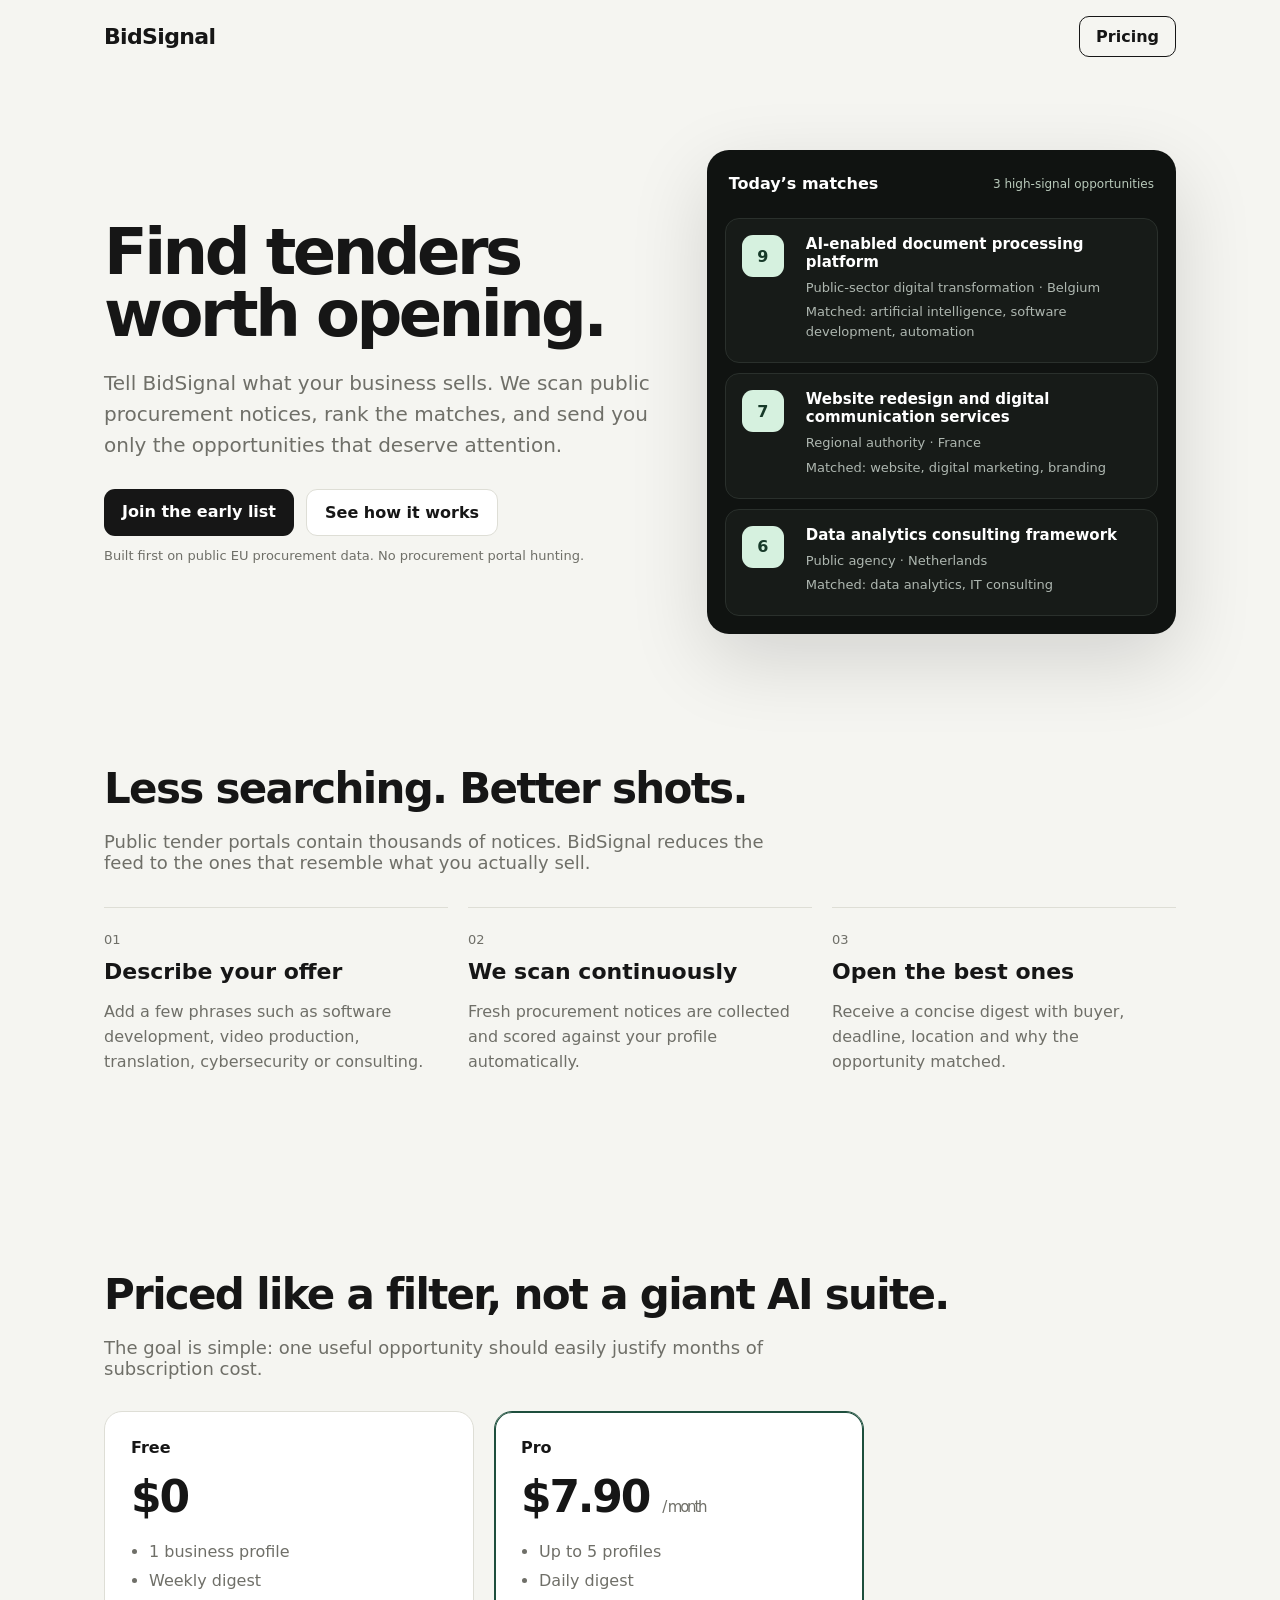
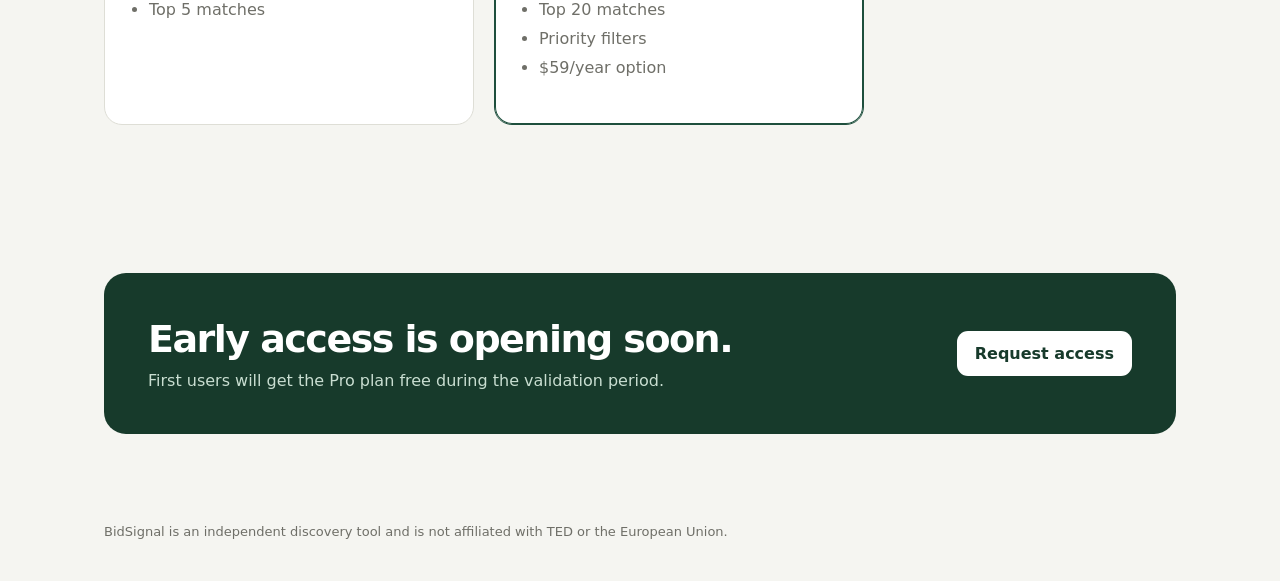
==== projects/bidsignal/site/index.html @ 56b64fc1 "Add BidSignal landing page" ====
<!doctype html>
<html lang="en">
<head>
<meta charset="utf-8"><meta name="viewport" content="width=device-width,initial-scale=1">
<title>BidSignal — Find public tenders worth opening</title>
<meta name="description" content="BidSignal scans public procurement notices and sends small businesses only the tenders that match what they sell.">
<style>
:root{--bg:#f5f5f1;--ink:#161616;--muted:#6f6f68;--line:#deded6;--card:#fff;--accent:#1e4f3d}*{box-sizing:border-box}body{margin:0;background:var(--bg);color:var(--ink);font-family:Inter,ui-sans-serif,system-ui,-apple-system,BlinkMacSystemFont,"Segoe UI",sans-serif}a{color:inherit}.wrap{max-width:1120px;margin:auto;padding:0 24px}nav{height:72px;display:flex;align-items:center;justify-content:space-between}.brand{font-weight:800;letter-spacing:-.03em;font-size:22px}.navcta{padding:10px 16px;border:1px solid var(--ink);border-radius:10px;text-decoration:none;font-weight:650}.hero{padding:78px 0 52px;display:grid;grid-template-columns:1.08fr .92fr;gap:52px;align-items:center}.hero h1{font-size:64px;line-height:.98;letter-spacing:-.055em;margin:0 0 22px;max-width:760px}.hero p{font-size:20px;line-height:1.55;color:var(--muted);max-width:650px;margin:0 0 28px}.actions{display:flex;gap:12px;flex-wrap:wrap}.primary,.secondary{display:inline-block;padding:13px 18px;border-radius:11px;text-decoration:none;font-weight:700}.primary{background:var(--ink);color:#fff}.secondary{border:1px solid var(--line);background:#fff}.note{font-size:13px;color:var(--muted);margin-top:12px}.demo{background:#101311;border-radius:22px;padding:18px;color:#fff;box-shadow:0 26px 80px rgba(0,0,0,.14)}.demohead{display:flex;justify-content:space-between;align-items:center;padding:6px 4px 15px}.status{font-size:12px;color:#b9cabb}.match{background:#171b18;border:1px solid #2a302c;border-radius:14px;padding:16px;margin-top:10px;display:grid;grid-template-columns:50px 1fr;gap:14px}.score{width:42px;height:42px;display:grid;place-items:center;border-radius:11px;background:#d6f1df;color:#173a29;font-weight:800}.match h3{font-size:15px;margin:0 0 7px}.match p{font-size:13px;margin:4px 0;color:#aeb7b0}.section{padding:78px 0}.section h2{font-size:42px;letter-spacing:-.04em;margin:0 0 14px}.lead{color:var(--muted);font-size:18px;max-width:700px}.steps{display:grid;grid-template-columns:repeat(3,1fr);gap:20px;margin-top:34px}.step{padding:24px 0;border-top:1px solid var(--line)}.num{font-size:13px;color:var(--muted)}.step h3{font-size:22px;margin:12px 0 9px}.step p{color:var(--muted);line-height:1.55}.pricing{display:grid;grid-template-columns:1fr 1fr;gap:20px;margin-top:32px;max-width:760px}.plan{background:var(--card);border:1px solid var(--line);border-radius:18px;padding:26px}.plan.pro{border-color:#1e4f3d;box-shadow:inset 0 0 0 1px #1e4f3d}.price{font-size:44px;font-weight:800;letter-spacing:-.05em;margin:14px 0}.price span{font-size:15px;color:var(--muted);font-weight:500}.plan ul{padding-left:18px;color:var(--muted);line-height:1.8}.signup{margin:70px 0 90px;padding:44px;border-radius:22px;background:#173a2b;color:#fff;display:grid;grid-template-columns:1fr auto;gap:24px;align-items:center}.signup h2{font-size:38px;letter-spacing:-.04em;margin:0 0 10px}.signup p{margin:0;color:#c9ded1}.signup a{background:#fff;color:#173a2b;text-decoration:none;padding:13px 18px;border-radius:11px;font-weight:800}footer{padding:0 0 42px;color:var(--muted);font-size:13px}@media(max-width:820px){.hero{grid-template-columns:1fr;padding-top:42px}.hero h1{font-size:48px}.steps,.pricing{grid-template-columns:1fr}.signup{grid-template-columns:1fr}.section{padding:56px 0}}
</style>
</head>
<body>
<div class="wrap">
<nav><div class="brand">BidSignal</div><a class="navcta" href="#pricing">Pricing</a></nav>
<section class="hero">
<div>
<h1>Find tenders worth opening.</h1>
<p>Tell BidSignal what your business sells. We scan public procurement notices, rank the matches, and send you only the opportunities that deserve attention.</p>
<div class="actions"><a class="primary" href="#early">Join the early list</a><a class="secondary" href="#how">See how it works</a></div>
<div class="note">Built first on public EU procurement data. No procurement portal hunting.</div>
</div>
<div class="demo">
<div class="demohead"><strong>Today’s matches</strong><span class="status">3 high-signal opportunities</span></div>
<div class="match"><div class="score">9</div><div><h3>AI-enabled document processing platform</h3><p>Public-sector digital transformation · Belgium</p><p>Matched: artificial intelligence, software development, automation</p></div></div>
<div class="match"><div class="score">7</div><div><h3>Website redesign and digital communication services</h3><p>Regional authority · France</p><p>Matched: website, digital marketing, branding</p></div></div>
<div class="match"><div class="score">6</div><div><h3>Data analytics consulting framework</h3><p>Public agency · Netherlands</p><p>Matched: data analytics, IT consulting</p></div></div>
</div>
</section>
<section id="how" class="section"><h2>Less searching. Better shots.</h2><p class="lead">Public tender portals contain thousands of notices. BidSignal reduces the feed to the ones that resemble what you actually sell.</p><div class="steps"><div class="step"><div class="num">01</div><h3>Describe your offer</h3><p>Add a few phrases such as software development, video production, translation, cybersecurity or consulting.</p></div><div class="step"><div class="num">02</div><h3>We scan continuously</h3><p>Fresh procurement notices are collected and scored against your profile automatically.</p></div><div class="step"><div class="num">03</div><h3>Open the best ones</h3><p>Receive a concise digest with buyer, deadline, location and why the opportunity matched.</p></div></div></section>
<section id="pricing" class="section"><h2>Priced like a filter, not a giant AI suite.</h2><p class="lead">The goal is simple: one useful opportunity should easily justify months of subscription cost.</p><div class="pricing"><div class="plan"><strong>Free</strong><div class="price">$0</div><ul><li>1 business profile</li><li>Weekly digest</li><li>Top 5 matches</li></ul></div><div class="plan pro"><strong>Pro</strong><div class="price">$7.90 <span>/ month</span></div><ul><li>Up to 5 profiles</li><li>Daily digest</li><li>Top 20 matches</li><li>Priority filters</li><li>$59/year option</li></ul></div></div></section>
<section id="early" class="signup"><div><h2>Early access is opening soon.</h2><p>First users will get the Pro plan free during the validation period.</p></div><a href="mailto:bidsignal.early@gmail.com?subject=BidSignal%20early%20access">Request access</a></section>
<footer>BidSignal is an independent discovery tool and is not affiliated with TED or the European Union.</footer>
</div>
</body></html>
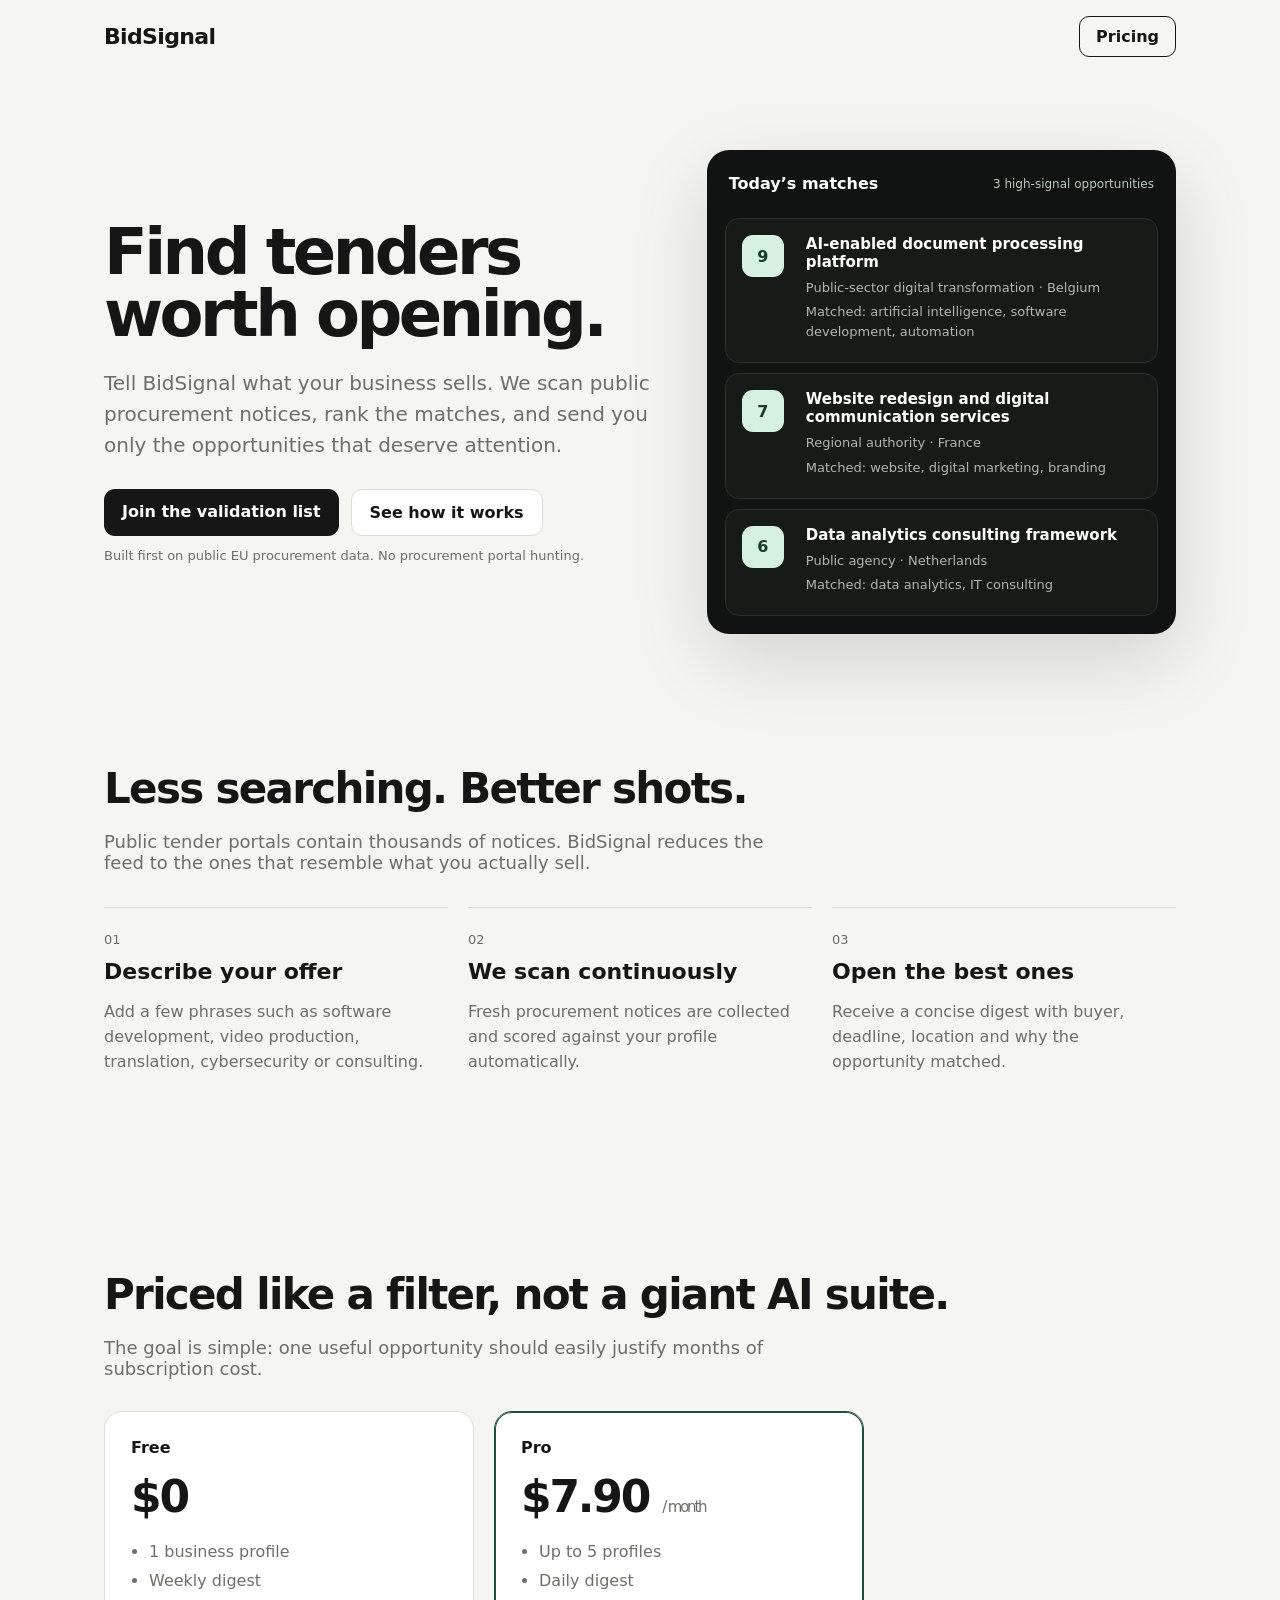
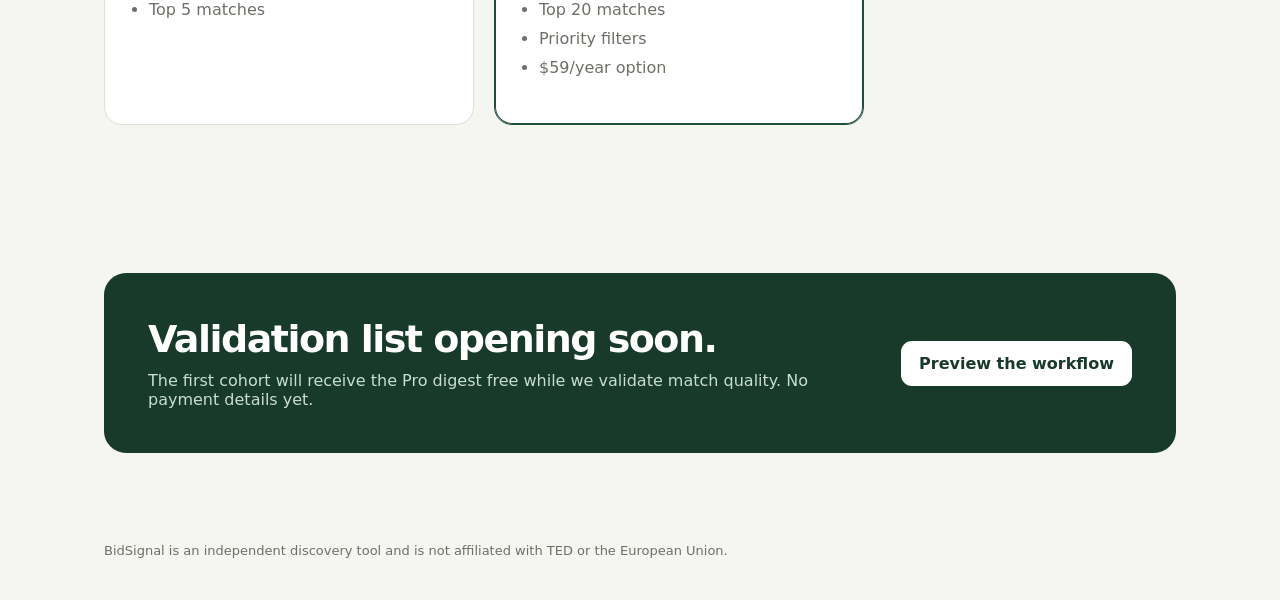
==== commit 155369fd: "Remove placeholder email from BidSignal landing page" ====
--- a/projects/bidsignal/site/index.html
+++ b/projects/bidsignal/site/index.html
@@ -15,7 +15,7 @@
 <div>
 <h1>Find tenders worth opening.</h1>
 <p>Tell BidSignal what your business sells. We scan public procurement notices, rank the matches, and send you only the opportunities that deserve attention.</p>
-<div class="actions"><a class="primary" href="#early">Join the early list</a><a class="secondary" href="#how">See how it works</a></div>
+<div class="actions"><a class="primary" href="#early">Join the validation list</a><a class="secondary" href="#how">See how it works</a></div>
 <div class="note">Built first on public EU procurement data. No procurement portal hunting.</div>
 </div>
 <div class="demo">
@@ -27,7 +27,7 @@
 </section>
 <section id="how" class="section"><h2>Less searching. Better shots.</h2><p class="lead">Public tender portals contain thousands of notices. BidSignal reduces the feed to the ones that resemble what you actually sell.</p><div class="steps"><div class="step"><div class="num">01</div><h3>Describe your offer</h3><p>Add a few phrases such as software development, video production, translation, cybersecurity or consulting.</p></div><div class="step"><div class="num">02</div><h3>We scan continuously</h3><p>Fresh procurement notices are collected and scored against your profile automatically.</p></div><div class="step"><div class="num">03</div><h3>Open the best ones</h3><p>Receive a concise digest with buyer, deadline, location and why the opportunity matched.</p></div></div></section>
 <section id="pricing" class="section"><h2>Priced like a filter, not a giant AI suite.</h2><p class="lead">The goal is simple: one useful opportunity should easily justify months of subscription cost.</p><div class="pricing"><div class="plan"><strong>Free</strong><div class="price">$0</div><ul><li>1 business profile</li><li>Weekly digest</li><li>Top 5 matches</li></ul></div><div class="plan pro"><strong>Pro</strong><div class="price">$7.90 <span>/ month</span></div><ul><li>Up to 5 profiles</li><li>Daily digest</li><li>Top 20 matches</li><li>Priority filters</li><li>$59/year option</li></ul></div></div></section>
-<section id="early" class="signup"><div><h2>Early access is opening soon.</h2><p>First users will get the Pro plan free during the validation period.</p></div><a href="mailto:bidsignal.early@gmail.com?subject=BidSignal%20early%20access">Request access</a></section>
+<section id="early" class="signup"><div><h2>Validation list opening soon.</h2><p>The first cohort will receive the Pro digest free while we validate match quality. No payment details yet.</p></div><a href="#how">Preview the workflow</a></section>
 <footer>BidSignal is an independent discovery tool and is not affiliated with TED or the European Union.</footer>
 </div>
 </body></html>
